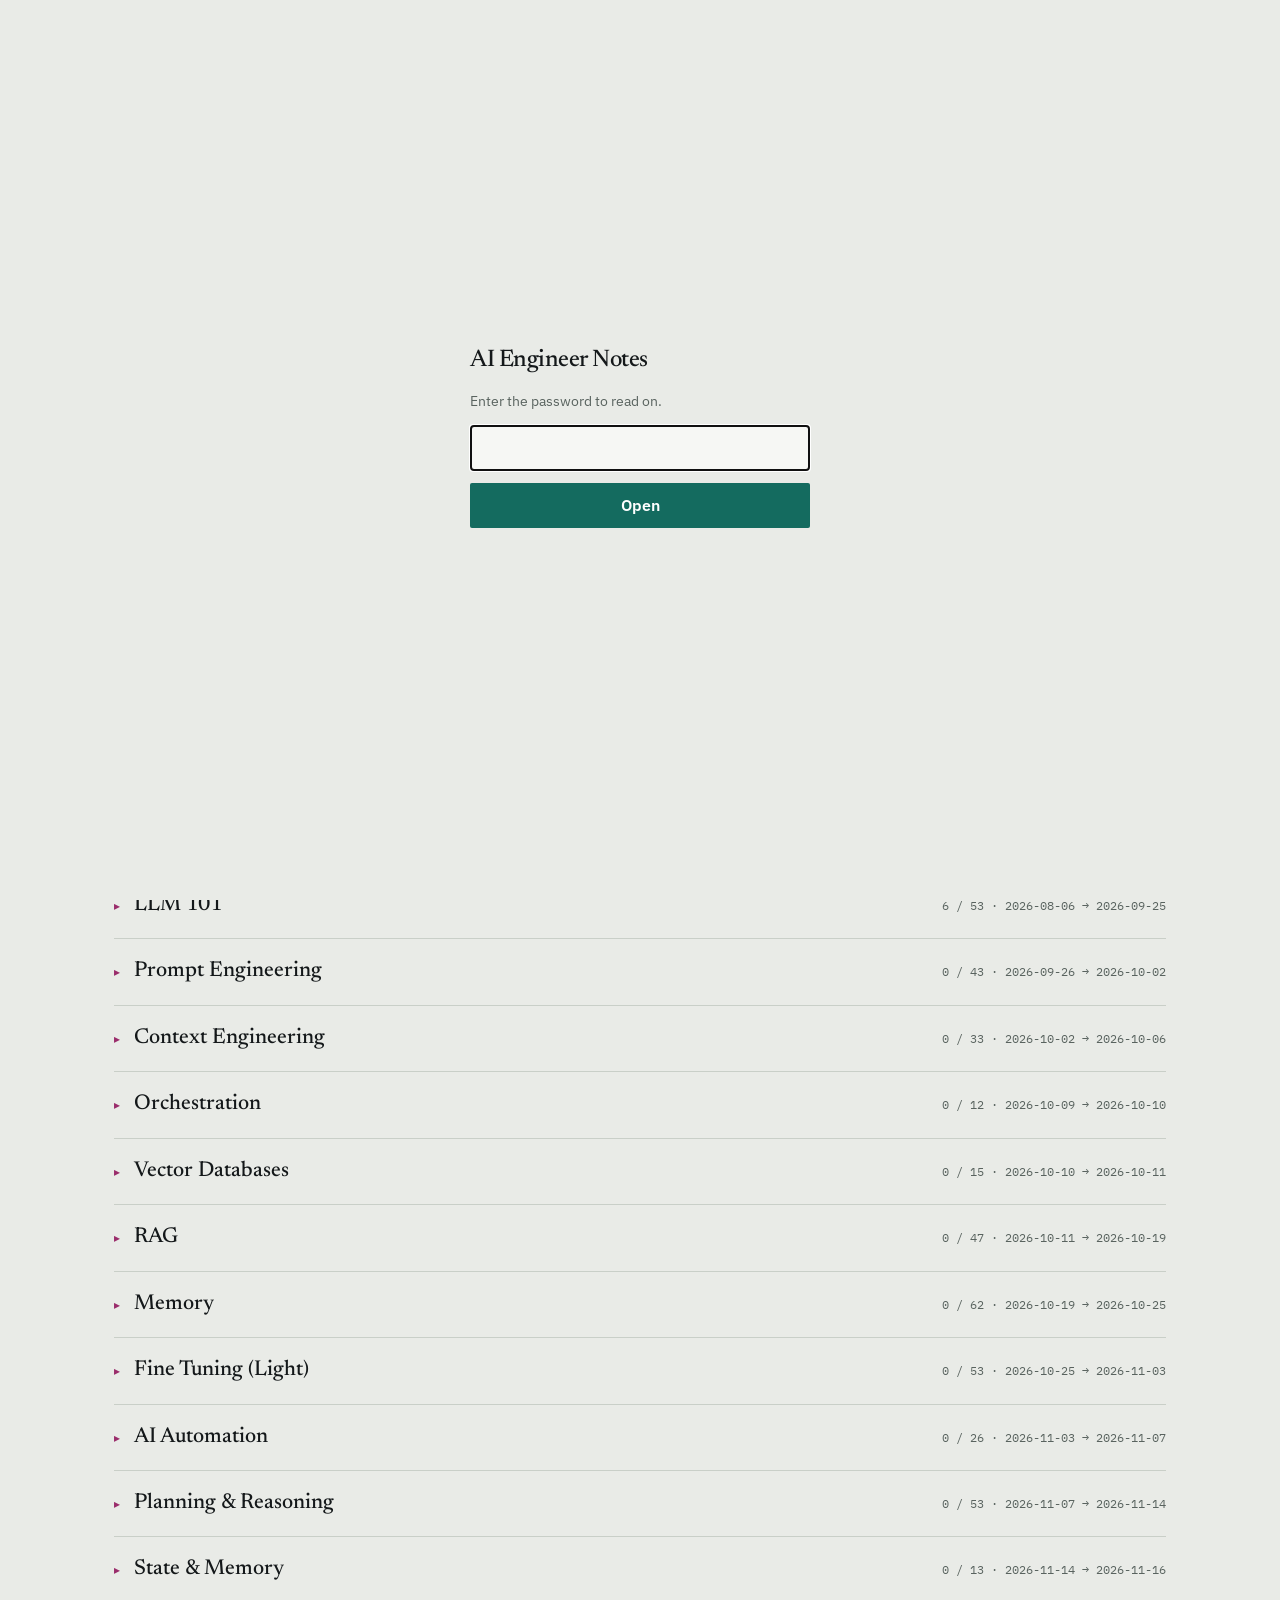
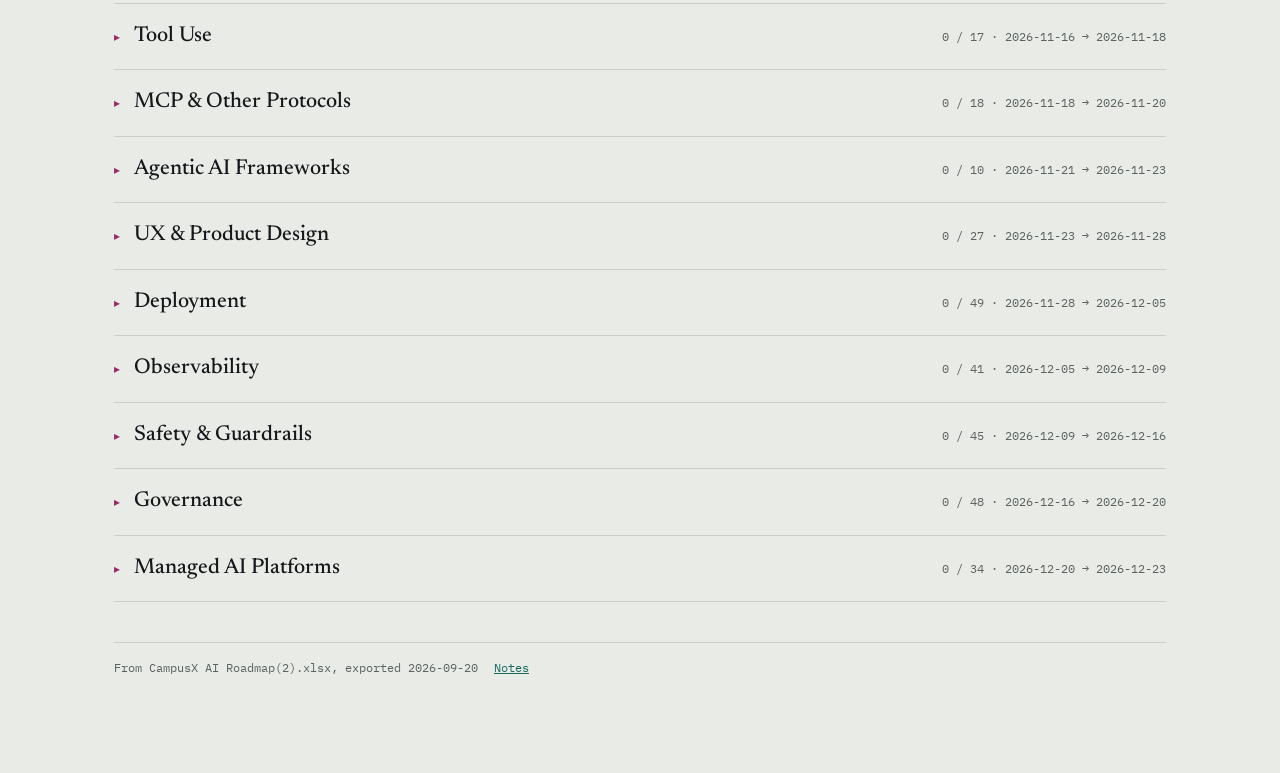
==== roadmap/index.html @ 891cb494 "Add the roadmap page and a password prompt roadmap/ reads data/roadmap.json, exported from the workb" ====
<!doctype html>
<html lang="en">
<head>
<meta charset="utf-8">
<meta name="viewport" content="width=device-width,initial-scale=1">
<title>Roadmap</title>
<meta name="description" content="Every topic, section and item with its resource, second source and note, in one searchable page.">
<link rel="stylesheet" href="https://fonts.googleapis.com/css2?family=Newsreader:opsz,wght@6..72,400;6..72,500&family=IBM+Plex+Mono:wght@400;500;600&family=IBM+Plex+Sans:wght@400;450;500;600&display=swap">
<style>
:root{
  --bg:#E9EBE7; --surface:#F6F7F4; --surface-2:#DFE3DE; --ink:#14181A; --muted:#59635F;
  --rule:#C9CFC8; --accent:#146B5F; --accent-dim:#DCE8E4; --signal:#9A2C6B; --signal-dim:#F0DEE8;
  --f-display:"Newsreader",Georgia,serif; --f-body:"IBM Plex Sans",-apple-system,sans-serif;
  --f-mono:"IBM Plex Mono",ui-monospace,Menlo,monospace; --wide:1100px;
}
@media (prefers-color-scheme:dark){:root:not([data-theme="light"]){
  --bg:#121614; --surface:#1A201D; --surface-2:#232A27; --ink:#E6EAE6; --muted:#929F99;
  --rule:#2E3733; --accent:#56BCAC; --accent-dim:#1C2E2B; --signal:#E982B8; --signal-dim:#33202B;}}
:root[data-theme="dark"]{
  --bg:#121614; --surface:#1A201D; --surface-2:#232A27; --ink:#E6EAE6; --muted:#929F99;
  --rule:#2E3733; --accent:#56BCAC; --accent-dim:#1C2E2B; --signal:#E982B8; --signal-dim:#33202B;}
*{box-sizing:border-box}
body{margin:0;background:var(--bg);color:var(--ink);font-family:var(--f-body);font-size:16px;line-height:1.55;-webkit-font-smoothing:antialiased}
a{color:var(--accent)}
.wrap{max-width:var(--wide);margin:0 auto;padding:0 24px 96px}

/* ---------- masthead + controls ---------- */
.mast{padding:40px 0 18px;border-bottom:1px solid var(--rule)}
.crumb{font-family:var(--f-mono);font-size:11.5px;letter-spacing:.12em;text-transform:uppercase;color:var(--accent);text-decoration:none}
h1{font-family:var(--f-display);font-weight:500;font-size:clamp(2rem,5vw,2.8rem);margin:12px 0 6px;letter-spacing:-.02em}
.standfirst{margin:0;color:var(--muted);font-family:var(--f-display);font-size:1.05rem}
.bars{display:flex;flex-wrap:wrap;gap:10px 22px;margin:18px 0 0}
.bar{flex:1 1 260px}
.bar .lab{display:flex;justify-content:space-between;font-family:var(--f-mono);font-size:11.5px;color:var(--muted);margin-bottom:5px}
.bar .lab b{color:var(--ink);font-weight:600}
.track-bar{height:6px;background:var(--surface-2);border-radius:99px;overflow:hidden}
.track-bar i{display:block;height:100%;background:var(--accent)}

.controls{position:sticky;top:0;z-index:20;background:var(--bg);padding:14px 0 12px;border-bottom:1px solid var(--rule);
  display:flex;flex-wrap:wrap;gap:10px;align-items:center}
.controls input[type=search]{flex:1 1 260px;font:inherit;padding:9px 12px;border:1px solid var(--rule);
  background:var(--surface);color:var(--ink);border-radius:2px}
.chips{display:flex;flex-wrap:wrap;gap:6px}
.chip{font-family:var(--f-mono);font-size:11.5px;padding:5px 10px;border:1px solid var(--rule);background:var(--surface);
  color:var(--muted);border-radius:99px;cursor:pointer}
.chip[aria-pressed="true"]{background:var(--accent-dim);border-color:var(--accent);color:var(--accent);font-weight:600}
.count{font-family:var(--f-mono);font-size:11.5px;color:var(--muted);margin-left:auto}
#theme-toggle{font-family:var(--f-mono);font-size:11.5px;padding:5px 10px;border:1px solid var(--rule);
  background:var(--surface);color:var(--muted);border-radius:99px;cursor:pointer}

/* ---------- tree ---------- */
details.topic{border-bottom:1px solid var(--rule)}
details.topic>summary{cursor:pointer;list-style:none;padding:16px 0;display:flex;gap:14px;align-items:baseline}
details.topic>summary::-webkit-details-marker{display:none}
details.topic>summary::before{content:"\25B8";color:var(--signal);font-size:12px;line-height:1.6}
details.topic[open]>summary::before{content:"\25BE"}
.topic-name{font-family:var(--f-display);font-size:1.35rem;font-weight:500}
.topic-meta{margin-left:auto;font-family:var(--f-mono);font-size:11.5px;color:var(--muted);white-space:nowrap}
.section{margin:0 0 18px;padding-left:22px}
.section>h3{font-family:var(--f-mono);font-size:11.5px;letter-spacing:.1em;text-transform:uppercase;color:var(--accent);
  margin:18px 0 8px;font-weight:600}
.sub>h4{font-family:var(--f-mono);font-size:11px;letter-spacing:.08em;text-transform:uppercase;color:var(--muted);margin:12px 0 6px}
.item{border-top:1px solid var(--rule);padding:9px 0}
.item.hidden{display:none}
.item[data-kind="note"] .item-name,.item[data-kind="link"] .item-name{color:var(--muted)}
.item[data-kind="note"] .dot{opacity:.35}
.item-top{display:flex;gap:10px;align-items:baseline;flex-wrap:wrap}
.dot{width:8px;height:8px;border-radius:99px;background:var(--surface-2);flex:0 0 auto;translate:0 -1px}
.dot.done{background:var(--accent)}
.dot.skip{background:var(--rule)}
.item-name{flex:1 1 240px}
.item-name mark{background:var(--signal-dim);color:inherit}
.links{display:flex;gap:6px;flex-wrap:wrap}
.pill{font-family:var(--f-mono);font-size:11px;padding:3px 9px;border-radius:99px;text-decoration:none;
  border:1px solid var(--rule);color:var(--muted);background:var(--surface);white-space:nowrap}
.pill.primary{border-color:var(--accent);color:var(--accent);background:var(--accent-dim)}
.pill.note-btn{border-color:var(--signal);color:var(--signal);background:var(--signal-dim);cursor:pointer}
.pill.note-page{border-color:var(--signal);color:var(--signal)}
.meta{font-family:var(--f-mono);font-size:11px;color:var(--muted);white-space:nowrap}
.note{margin:8px 0 2px;padding:10px 14px;border-left:3px solid var(--signal);background:var(--surface);
  font-size:15px;color:var(--ink);max-width:78ch}
.note[hidden]{display:none}
.empty{padding:40px 0;color:var(--muted)}
footer{margin-top:40px;padding-top:16px;border-top:1px solid var(--rule);font-family:var(--f-mono);font-size:11.5px;color:var(--muted);
  display:flex;gap:16px;flex-wrap:wrap}
@media (max-width:640px){.wrap{padding:0 16px 64px}.topic-meta{margin-left:0;width:100%}}
</style>
</head>
<body>
<div class="wrap">
<header class="mast">
  <a class="crumb" href="../">&larr; All notes</a>
  <h1>Roadmap</h1>
  <p class="standfirst">Every topic, section and item, with the resource that teaches it, the second source where one helps, and the note that fills the gap.</p>
  <div class="bars" id="bars"></div>
</header>

<div class="controls">
  <input type="search" id="q" placeholder="Search items, resources and notes  ( / )" aria-label="Search">
  <div class="chips" id="filters"></div>
  <button id="theme-toggle" type="button">Theme</button>
  <span class="count" id="count"></span>
</div>

<main id="tree"><p class="empty">Loading…</p></main>

<footer>
  <span id="src"></span>
  <a href="../">Notes</a>
  <a id="sheet" hidden>Open the sheet</a>
</footer>
</div>

<script src="../assets/gate.js"></script>
<script>
(function () {
  var r = document.documentElement, b = document.getElementById('theme-toggle'), K = 'aen-theme';
  function sysDark() { return !!(window.matchMedia && matchMedia('(prefers-color-scheme: dark)').matches); }
  function apply(t) {
    t ? r.setAttribute('data-theme', t) : r.removeAttribute('data-theme');
    b.textContent = (t ? t === 'dark' : sysDark()) ? 'Light' : 'Dark';
  }
  var saved = null; try { saved = localStorage.getItem(K); } catch (e) {}
  apply(saved);
  b.addEventListener('click', function () {
    var cur = r.getAttribute('data-theme'), dark = cur ? cur === 'dark' : sysDark(), next = dark ? 'light' : 'dark';
    apply(next); try { localStorage.setItem(K, next); } catch (e) {}
  });
})();

(function () {
  var tree = document.getElementById('tree'), qbox = document.getElementById('q'),
      countEl = document.getElementById('count'), filterBox = document.getElementById('filters');
  var FILTERS = [
    ['todo', 'To do', function (i) { return i.status !== 'Done' && i.status !== 'Skipped'; }],
    ['done', 'Done', function (i) { return i.status === 'Done'; }],
    ['video', 'Video', function (i) { return i.resource && i.resource.type === 'video'; }],
    ['read', 'Read', function (i) { return i.resource && i.resource.type !== 'video' && i.resource.type !== 'note'; }],
    ['note', 'Has note', function (i) { return !!i.note; }],
    ['also', 'Second source', function (i) { return !!i.also; }]
  ];
  var active = {}, items = [], notesByKey = {};

  function esc(s) { return String(s).replace(/[&<>"]/g, function (c) {
    return ({ '&': '&amp;', '<': '&lt;', '>': '&gt;', '"': '&quot;' })[c]; }); }


  function slug(s) { return s.toLowerCase().replace(/[^a-z0-9]+/g, '-').replace(/^-|-$/g, ''); }

  // A note page exists for some sections; its sections follow the item order.
  function notePage(topicName, sectionName, indexInSection) {
    var m = /^(\d+)\./.exec(sectionName);
    if (!m) return null;
    var key = slug(topicName) + '#' + Number(m[1]);
    var path = notesByKey[key];
    return path ? '../' + path + '/#s' + (indexInSection + 1) : null;
  }

  function itemHTML(item, trackName, topicName, sectionName, idx) {
    var cls = item.status === 'Done' ? ' done' : item.status === 'Skipped' ? ' skip' : '';
    var links = '';
    if (item.resource && item.resource.url) {
      var label = item.resource.type === 'video' ? 'Watch' : 'Read';
      links += '<a class="pill primary" href="' + esc(item.resource.url) + '" target="_blank" rel="noopener" title="' +
        esc(item.resource.label || '') + '">' + label + '</a>';
    }
    if (item.also) links += '<a class="pill" href="' + esc(item.also) + '" target="_blank" rel="noopener">Also</a>';
    var np = item.kind === 'item' ? notePage(topicName, sectionName, idx) : null;
    if (np) links += '<a class="pill note-page" href="' + np + '">Note page</a>';
    if (item.note) links += '<button class="pill note-btn" type="button" aria-expanded="false">Note</button>';

    var meta = [];
    if (item.hours) meta.push(item.hours + ' h');
    if (item.target) meta.push(item.target);

    var key = slug(trackName) + '-' + item.row;
    return '<div class="item" data-kind="' + item.kind + '" data-key="' + key + '" id="row-' + key + '">' +
      '<div class="item-top"><span class="dot' + cls + '"></span>' +
      '<span class="item-name">' + esc(item.name) +
      (item.resource && item.resource.label ? '<br><span class="meta">' + esc(item.resource.label) + '</span>' : '') +
      '</span>' +
      '<span class="links">' + links + '</span>' +
      '<span class="meta">' + meta.join(' · ') + '</span></div>' +
      (item.note ? '<div class="note" hidden>' + esc(item.note) + '</div>' : '') +
      '</div>';
  }

  function render(data) {
    var html = '', bars = '';
    data.tracks.forEach(function (track) {
      var all = [], done = 0;
      track.topics.forEach(function (t) {
        t.sections.forEach(function (s) {
          (s.items || []).concat((s.subsections || []).reduce(function (a, x) { return a.concat(x.items); }, []))
            .forEach(function (i) { if (i.kind === 'item') { all.push(i); if (i.status === 'Done') done++; } });
        });
      });
      var pct = all.length ? Math.round(done / all.length * 100) : 0;
      bars += '<div class="bar"><div class="lab"><span>' + esc(track.name) + '</span>' +
        '<span><b>' + done + '</b> / ' + all.length + ' · ' + pct + '%</span></div>' +
        '<div class="track-bar"><i style="width:' + pct + '%"></i></div></div>';

      html += '<h2 class="crumb" style="display:block;margin:28px 0 0">' + esc(track.name) + '</h2>';
      track.topics.forEach(function (topic) {
        var tItems = 0, tDone = 0, dates = [];
        topic.sections.forEach(function (s) {
          (s.items || []).forEach(function (i) { if (i.kind === 'item') { tItems++; if (i.status === 'Done') tDone++; if (i.target) dates.push(i.target); } });
          (s.subsections || []).forEach(function (sub) {
            sub.items.forEach(function (i) { if (i.kind === 'item') { tItems++; if (i.status === 'Done') tDone++; if (i.target) dates.push(i.target); } });
          });
        });
        dates.sort();
        html += '<details class="topic"><summary><span class="topic-name">' + esc(topic.name) + '</span>' +
          '<span class="topic-meta">' + tDone + ' / ' + tItems +
          (dates.length ? ' · ' + dates[0] + ' → ' + dates[dates.length - 1] : '') + '</span></summary>';
        topic.sections.forEach(function (section) {
          html += '<div class="section"><h3>' + esc(section.name) + '</h3>';
          var n = 0;
          (section.items || []).forEach(function (i) { html += itemHTML(i, track.name, topic.name, section.name, n); if (i.kind === 'item') n++; });
          (section.subsections || []).forEach(function (sub) {
            html += '<div class="sub"><h4>' + esc(sub.name) + '</h4>';
            sub.items.forEach(function (i) { html += itemHTML(i, track.name, topic.name, section.name, n); if (i.kind === 'item') n++; });
            html += '</div>';
          });
          html += '</div>';
        });
        html += '</details>';
      });
    });
    document.getElementById('bars').innerHTML = bars;
    tree.innerHTML = html;
    items = [].slice.call(tree.querySelectorAll('.item'));
  }

  function matches(el, needle) {
    if (needle && el.textContent.toLowerCase().indexOf(needle) < 0) return false;
    var keys = Object.keys(active).filter(function (k) { return active[k]; });
    if (!keys.length) return true;
    var data = el.__item;
    if (!data) return false;
    return keys.every(function (k) {
      var f = FILTERS.filter(function (x) { return x[0] === k; })[0];
      return f && f[2](data);
    });
  }

  function apply() {
    var needle = qbox.value.trim().toLowerCase(), shown = 0;
    items.forEach(function (el) {
      var ok = matches(el, needle);
      el.classList.toggle('hidden', !ok);
      if (ok) shown++;
    });
    // open every topic that still has something in it, close the rest
    [].forEach.call(tree.querySelectorAll('details.topic'), function (d) {
      var any = d.querySelector('.item:not(.hidden)');
      if (needle || Object.keys(active).some(function (k) { return active[k]; })) d.open = !!any;
      d.style.display = any ? '' : 'none';
    });
    countEl.textContent = shown + ' of ' + items.length + ' rows';
  }

  FILTERS.forEach(function (f) {
    var b = document.createElement('button');
    b.className = 'chip'; b.type = 'button'; b.textContent = f[1]; b.setAttribute('aria-pressed', 'false');
    b.addEventListener('click', function () {
      active[f[0]] = !active[f[0]];
      b.setAttribute('aria-pressed', active[f[0]] ? 'true' : 'false');
      apply();
    });
    filterBox.appendChild(b);
  });

  qbox.addEventListener('input', apply);
  document.addEventListener('keydown', function (e) {
    if (e.key === '/' && document.activeElement !== qbox) { e.preventDefault(); qbox.focus(); }
    if (e.key === 'Escape' && document.activeElement === qbox) { qbox.value = ''; apply(); qbox.blur(); }
  });
  tree.addEventListener('click', function (e) {
    var btn = e.target.closest('.note-btn');
    if (!btn) return;
    var note = btn.closest('.item').querySelector('.note');
    var open = note.hasAttribute('hidden');
    note.toggleAttribute('hidden', !open);
    btn.setAttribute('aria-expanded', open ? 'true' : 'false');
  });

  Promise.all([
    fetch('../data/roadmap.json').then(function (r) { return r.json(); }),
    fetch('../data/notes.json').then(function (r) { return r.json(); }).catch(function () { return { notes: [] }; })
  ]).then(function (both) {
    var data = both[0];
    both[1].notes.forEach(function (n) { notesByKey[n.topic + '#' + n.section] = n.path; });
    render(data);
    // stash the row data on each element for filtering
    var flat = {};
    data.tracks.forEach(function (t) {
      var prefix = slug(t.name) + '-';
      t.topics.forEach(function (tp) { tp.sections.forEach(function (s) {
        (s.items || []).forEach(function (i) { flat[prefix + i.row] = i; });
        (s.subsections || []).forEach(function (sub) { sub.items.forEach(function (i) { flat[prefix + i.row] = i; }); });
      }); });
    });
    items.forEach(function (el) { el.__item = flat[el.dataset.key]; });
    document.getElementById('src').textContent = 'From ' + data.source + ', exported ' + data.generated;
    if (data.sheet_url) {
      var a = document.getElementById('sheet');
      a.href = data.sheet_url; a.hidden = false;
    }
    apply();
    if (location.hash.indexOf('#row-') === 0) {
      var t = document.querySelector(location.hash);
      if (t) { t.closest('details').open = true; t.scrollIntoView({ block: 'center' }); }
    }
  }).catch(function (err) {
    tree.innerHTML = '<p class="empty">Could not load the roadmap data: ' + esc(err.message) + '</p>';
  });
})();
</script>
</body>
</html>
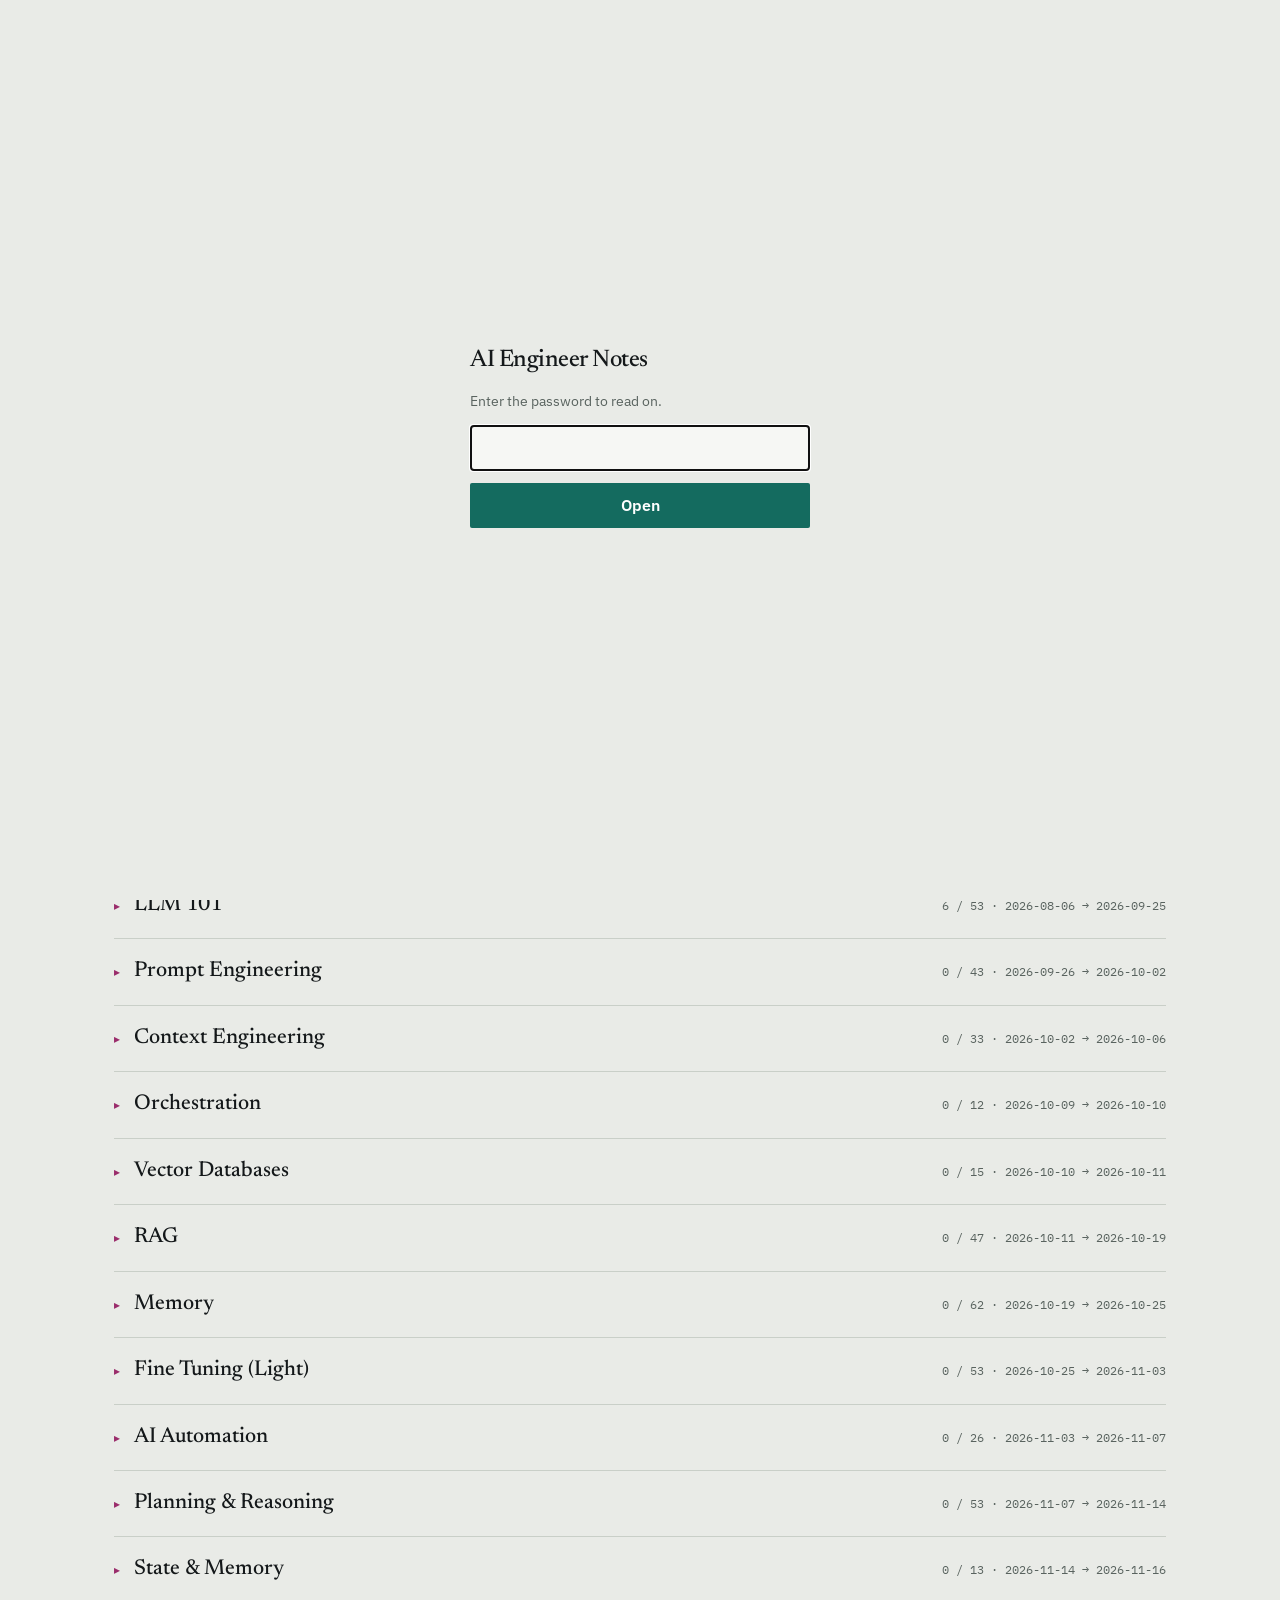
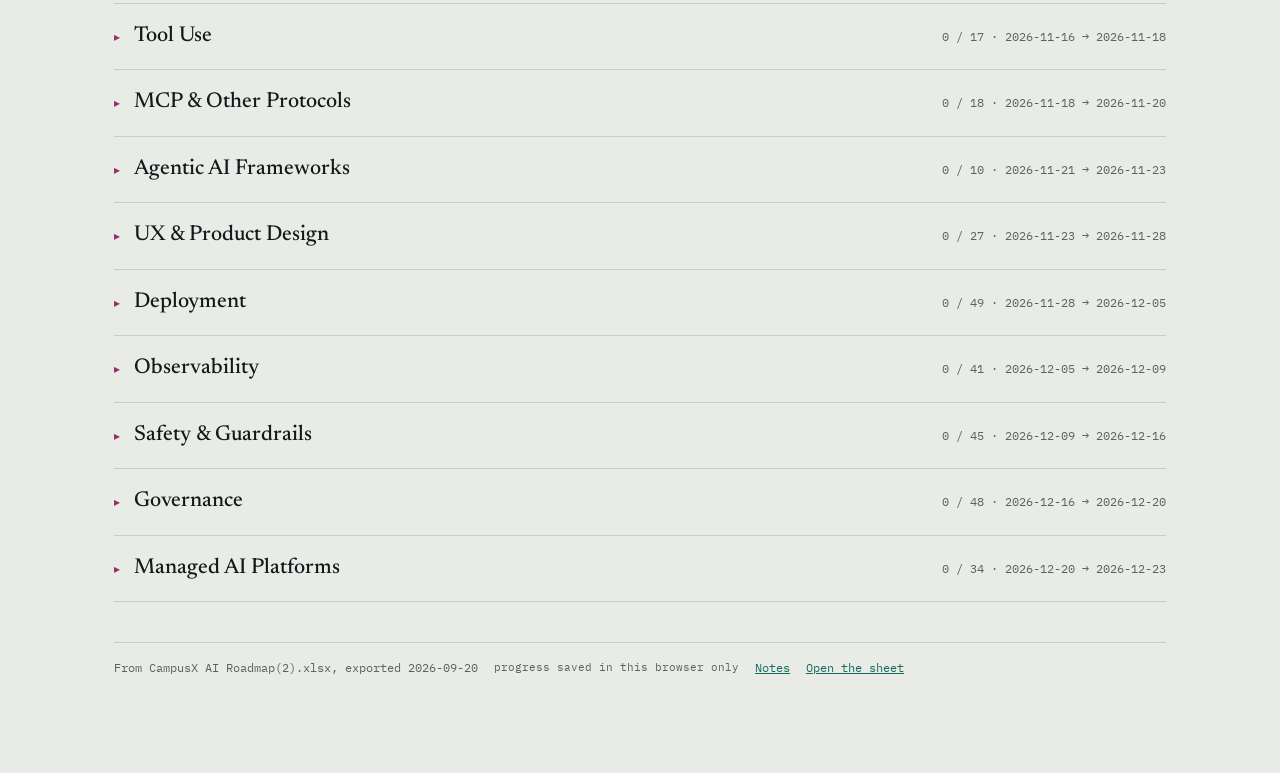
==== commit a0b80648: "Track progress on the roadmap page, with the sheet as the record Each item now has a status button t" ====
--- a/roadmap/index.html
+++ b/roadmap/index.html
@@ -76,6 +76,11 @@
 .pill.primary{border-color:var(--accent);color:var(--accent);background:var(--accent-dim)}
 .pill.note-btn{border-color:var(--signal);color:var(--signal);background:var(--signal-dim);cursor:pointer}
 .pill.note-page{border-color:var(--signal);color:var(--signal)}
+.pill.status{cursor:pointer;min-width:74px;text-align:center}
+.pill.status[data-status="Done"]{border-color:var(--accent);color:var(--accent);background:var(--accent-dim);font-weight:600}
+.pill.status[data-status="In progress"]{border-color:var(--signal);color:var(--signal);background:var(--signal-dim)}
+#sync{font-family:var(--f-mono);font-size:11px;color:var(--muted)}
+#sync.warn{color:var(--signal)}
 .meta{font-family:var(--f-mono);font-size:11px;color:var(--muted);white-space:nowrap}
 .note{margin:8px 0 2px;padding:10px 14px;border-left:3px solid var(--signal);background:var(--surface);
   font-size:15px;color:var(--ink);max-width:78ch}
@@ -106,6 +111,7 @@
 
 <footer>
   <span id="src"></span>
+  <span id="sync"></span>
   <a href="../">Notes</a>
   <a id="sheet" hidden>Open the sheet</a>
 </footer>
@@ -168,6 +174,11 @@
     var np = item.kind === 'item' ? notePage(topicName, sectionName, idx) : null;
     if (np) links += '<a class="pill note-page" href="' + np + '">Note page</a>';
     if (item.note) links += '<button class="pill note-btn" type="button" aria-expanded="false">Note</button>';
+    if (item.kind === 'item') {
+      var st = item.status || 'Not started';
+      links = '<button class="pill status" type="button" data-status="' + esc(st) + '" ' +
+        'title="Click to change status">' + esc(st === 'Not started' ? 'To do' : st) + '</button>' + links;
+    }
 
     var meta = [];
     if (item.hours) meta.push(item.hours + ' h');
@@ -196,11 +207,12 @@
         });
       });
       var pct = all.length ? Math.round(done / all.length * 100) : 0;
-      bars += '<div class="bar"><div class="lab"><span>' + esc(track.name) + '</span>' +
-        '<span><b>' + done + '</b> / ' + all.length + ' · ' + pct + '%</span></div>' +
+      bars += '<div class="bar" data-bar="' + slug(track.name) + '"><div class="lab"><span>' + esc(track.name) + '</span>' +
+        '<span class="bar-count"><b>' + done + '</b> / ' + all.length + ' · ' + pct + '%</span></div>' +
         '<div class="track-bar"><i style="width:' + pct + '%"></i></div></div>';
 
-      html += '<h2 class="crumb" style="display:block;margin:28px 0 0">' + esc(track.name) + '</h2>';
+      html += '<section class="track" data-track="' + slug(track.name) + '" data-name="' + esc(track.name) + '">' +
+        '<h2 class="crumb" style="display:block;margin:28px 0 0">' + esc(track.name) + '</h2>';
       track.topics.forEach(function (topic) {
         var tItems = 0, tDone = 0, dates = [];
         topic.sections.forEach(function (s) {
@@ -226,6 +238,7 @@
         });
         html += '</details>';
       });
+      html += '</section>';
     });
     document.getElementById('bars').innerHTML = bars;
     tree.innerHTML = html;
@@ -285,10 +298,94 @@
     btn.setAttribute('aria-expanded', open ? 'true' : 'false');
   });
 
+  // ---------- progress: kept in the browser, and in the sheet when it is wired up
+  var STATUSES = ['Not started', 'In progress', 'Done', 'Skipped'];
+  var STORE = 'aen-progress', config = null, queue = [], syncEl = document.getElementById('sync');
+
+  function local() {
+    try { return JSON.parse(localStorage.getItem(STORE) || '{}'); } catch (e) { return {}; }
+  }
+  function saveLocal(map) {
+    try { localStorage.setItem(STORE, JSON.stringify(map)); } catch (e) {}
+  }
+  function say(text, warn) {
+    if (!syncEl) return;
+    syncEl.textContent = text;
+    syncEl.classList.toggle('warn', !!warn);
+  }
+
+  function paint(el) {
+    var item = el.__item, st = item.status || 'Not started';
+    var btn = el.querySelector('.status'), dot = el.querySelector('.dot');
+    if (btn) {
+      btn.dataset.status = st;
+      btn.textContent = st === 'Not started' ? 'To do' : st;
+    }
+    dot.className = 'dot' + (st === 'Done' ? ' done' : st === 'Skipped' ? ' skip' : '');
+  }
+
+  function refreshCounts() {
+    [].forEach.call(document.querySelectorAll('section.track'), function (sec) {
+      var rows = sec.querySelectorAll('.item[data-kind="item"]');
+      var done = sec.querySelectorAll('.item[data-kind="item"] .status[data-status="Done"]').length;
+      var pct = rows.length ? Math.round(done / rows.length * 100) : 0;
+      var bar = document.querySelector('.bar[data-bar="' + sec.dataset.track + '"]');
+      if (bar) {
+        bar.querySelector('.bar-count').innerHTML = '<b>' + done + '</b> / ' + rows.length + ' · ' + pct + '%';
+        bar.querySelector('.track-bar i').style.width = pct + '%';
+      }
+      [].forEach.call(sec.querySelectorAll('details.topic'), function (d) {
+        var all = d.querySelectorAll('.item[data-kind="item"]').length;
+        var ok = d.querySelectorAll('.item[data-kind="item"] .status[data-status="Done"]').length;
+        var meta = d.querySelector('.topic-meta');
+        meta.textContent = meta.textContent.replace(/^\s*\d+ \/ \d+/, ok + ' / ' + all);
+      });
+    });
+  }
+
+  function push() {
+    if (!config || !config.webapp_url || !queue.length) return;
+    var batch = queue.splice(0, queue.length);
+    say('saving to the sheet…');
+    fetch(config.webapp_url, {
+      method: 'POST',
+      headers: { 'Content-Type': 'text/plain;charset=utf-8' },   // keeps the browser from sending a preflight
+      body: JSON.stringify({ token: config.token, updates: batch })
+    }).then(function (r) { return r.json(); }).then(function (res) {
+      if (res.error) throw new Error(res.error);
+      say('saved to the sheet · ' + new Date().toLocaleTimeString());
+    }).catch(function (err) {
+      queue = batch.concat(queue);
+      say('kept in this browser only (' + err.message + ')', true);
+    });
+  }
+
+  function setStatus(el, status) {
+    var item = el.__item;
+    item.status = status;
+    paint(el);
+    refreshCounts();
+    var map = local();
+    map[el.dataset.key] = status;
+    saveLocal(map);
+    queue.push({ sheet: el.closest('section.track').dataset.name, row: item.row, status: status });
+    push();
+  }
+
+  tree.addEventListener('click', function (e) {
+    var btn = e.target.closest('.status');
+    if (!btn) return;
+    var el = btn.closest('.item');
+    var next = STATUSES[(STATUSES.indexOf(el.__item.status || 'Not started') + 1) % STATUSES.length];
+    setStatus(el, next);
+  });
+
   Promise.all([
     fetch('../data/roadmap.json').then(function (r) { return r.json(); }),
-    fetch('../data/notes.json').then(function (r) { return r.json(); }).catch(function () { return { notes: [] }; })
+    fetch('../data/notes.json').then(function (r) { return r.json(); }).catch(function () { return { notes: [] }; }),
+    fetch('../data/sheet.json').then(function (r) { return r.json(); }).catch(function () { return {}; })
   ]).then(function (both) {
+    config = both[2] || {};
     var data = both[0];
     both[1].notes.forEach(function (n) { notesByKey[n.topic + '#' + n.section] = n.path; });
     render(data);
@@ -302,10 +399,39 @@
       }); });
     });
     items.forEach(function (el) { el.__item = flat[el.dataset.key]; });
+    // the browser's own record wins over the exported snapshot
+    var stored = local();
+    items.forEach(function (el) {
+      if (el.__item && stored[el.dataset.key]) { el.__item.status = stored[el.dataset.key]; paint(el); }
+    });
+    refreshCounts();
+
+    if (config.webapp_url) {
+      say('reading the sheet…');
+      fetch(config.webapp_url + '?token=' + encodeURIComponent(config.token || ''))
+        .then(function (r) { return r.json(); })
+        .then(function (res) {
+          if (res.error) throw new Error(res.error);
+          var n = 0;
+          items.forEach(function (el) {
+            var sheet = el.closest('section.track').dataset.name;
+            var st = res.statuses[sheet] && res.statuses[sheet][el.__item.row];
+            if (st && st !== el.__item.status) { el.__item.status = st; paint(el); n++; }
+          });
+          saveLocal({});                     // the sheet is the record now
+          refreshCounts();
+          say('in step with the sheet · ' + n + ' updated');
+        })
+        .catch(function (err) { say('sheet unreachable, using this browser (' + err.message + ')', true); });
+    } else {
+      say('progress saved in this browser only');
+    }
+
     document.getElementById('src').textContent = 'From ' + data.source + ', exported ' + data.generated;
-    if (data.sheet_url) {
+    var sheetUrl = config.sheet_url || data.sheet_url;
+    if (sheetUrl) {
       var a = document.getElementById('sheet');
-      a.href = data.sheet_url; a.hidden = false;
+      a.href = sheetUrl; a.target = '_blank'; a.rel = 'noopener'; a.hidden = false;
     }
     apply();
     if (location.hash.indexOf('#row-') === 0) {
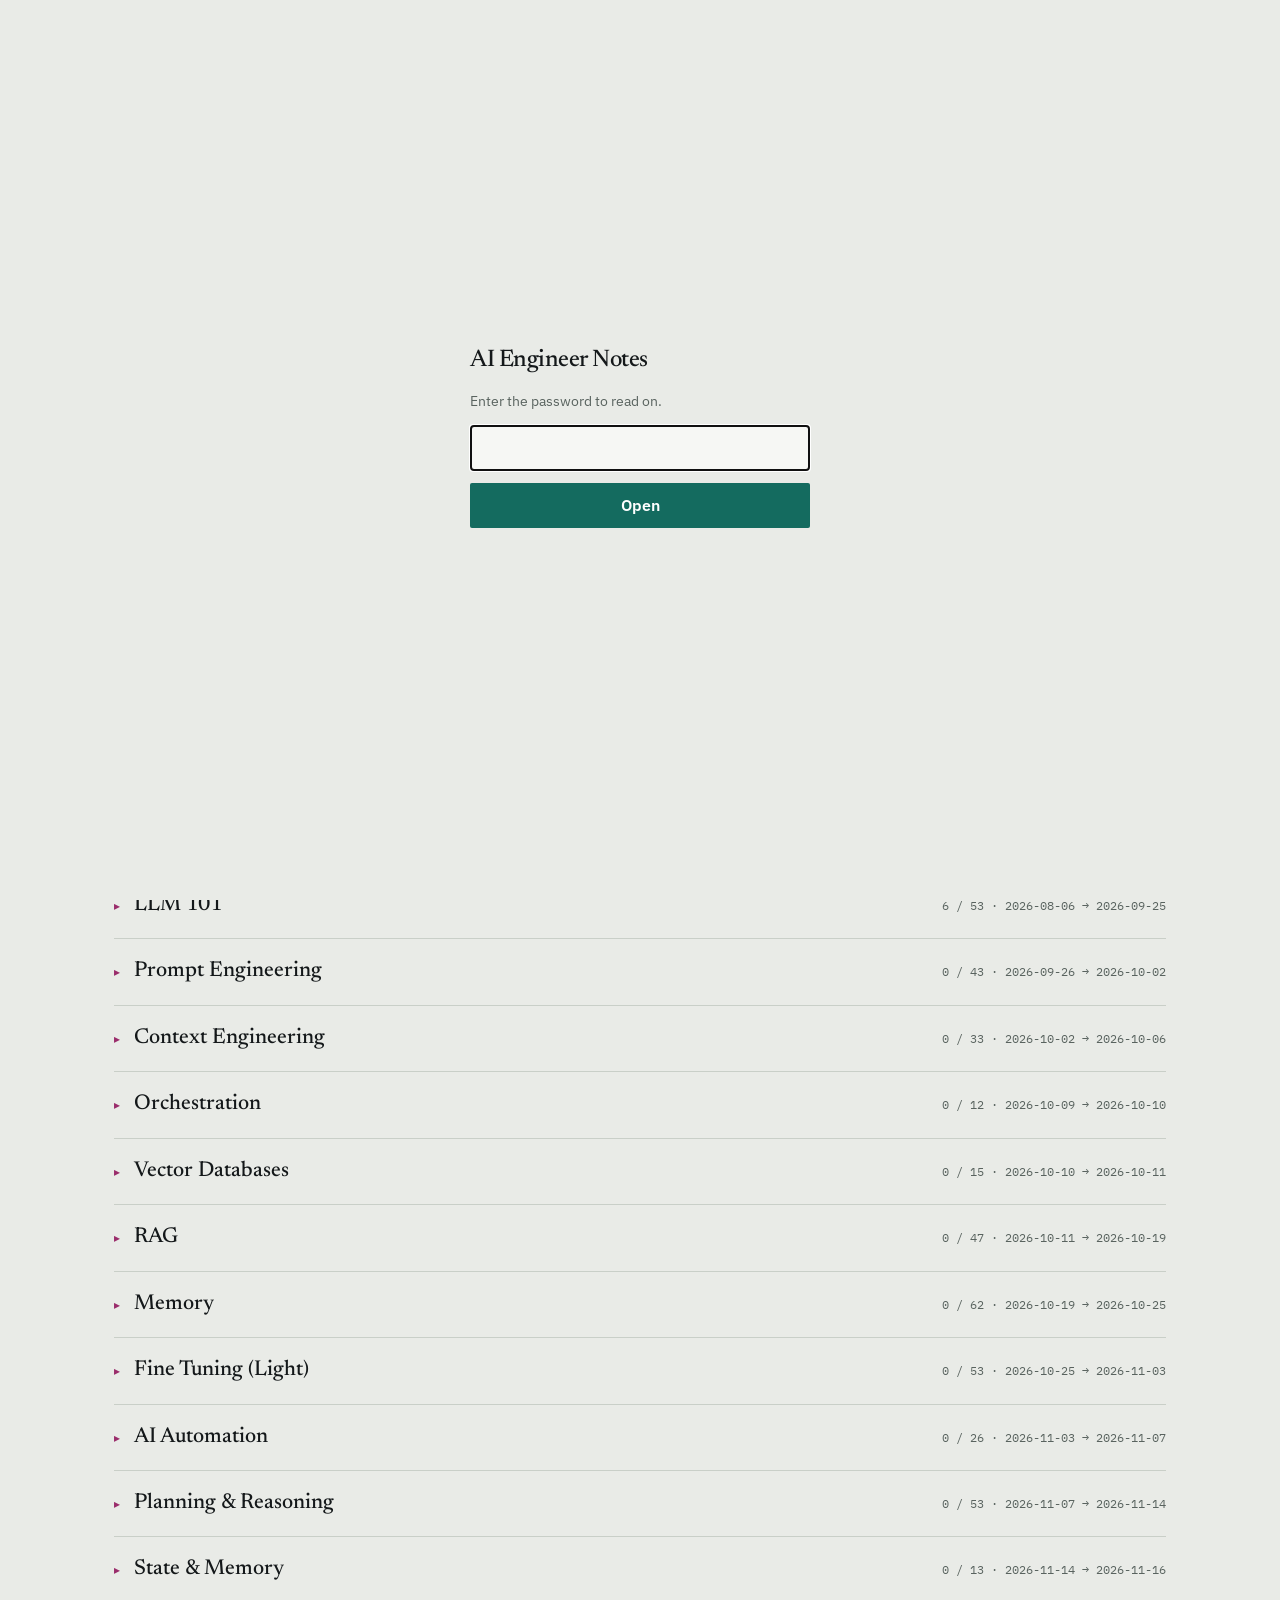
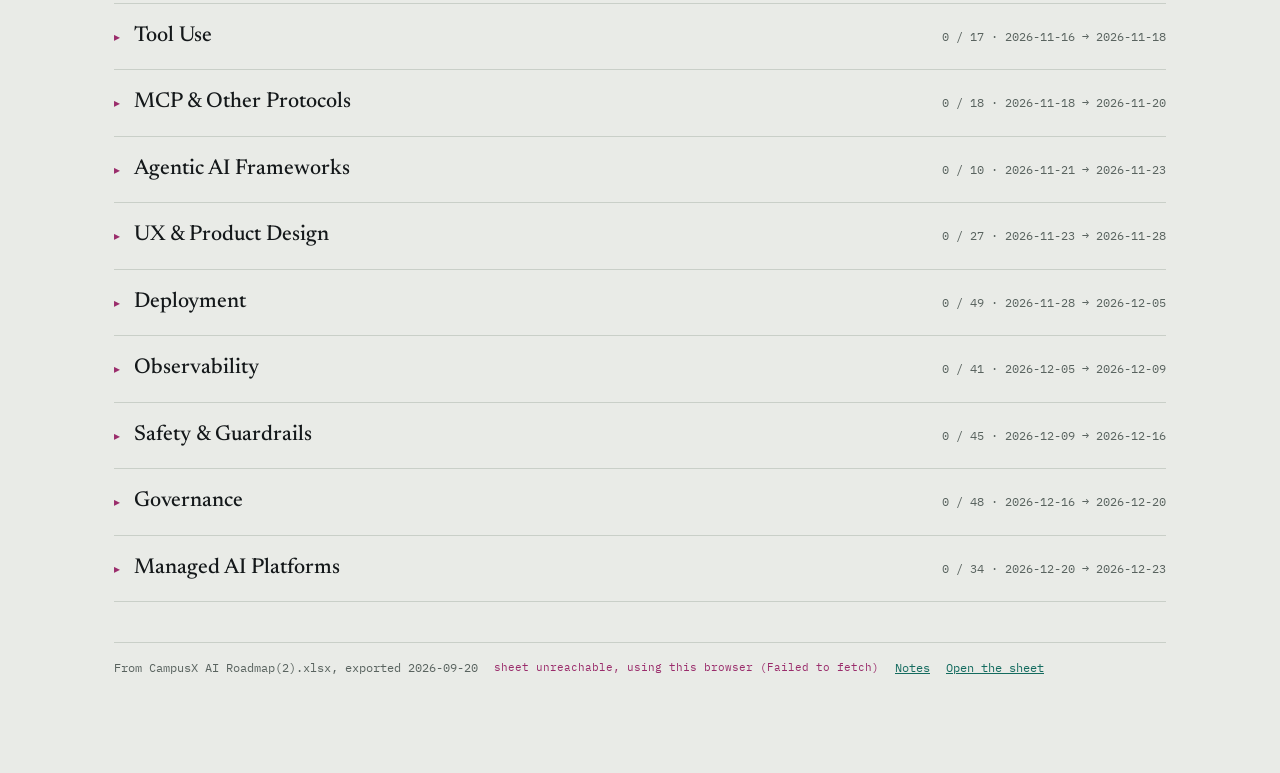
==== commit 1fb86982: "Wire the roadmap to the sheet data/sheet.json now holds the Apps Script URL. The token is deliberate" ====
--- a/roadmap/index.html
+++ b/roadmap/index.html
@@ -79,6 +79,7 @@
 .pill.status{cursor:pointer;min-width:74px;text-align:center}
 .pill.status[data-status="Done"]{border-color:var(--accent);color:var(--accent);background:var(--accent-dim);font-weight:600}
 .pill.status[data-status="In progress"]{border-color:var(--signal);color:var(--signal);background:var(--signal-dim)}
+.pill.status[data-status="Revisit"]{border-color:var(--signal);color:var(--signal)}
 #sync{font-family:var(--f-mono);font-size:11px;color:var(--muted)}
 #sync.warn{color:var(--signal)}
 .meta{font-family:var(--f-mono);font-size:11px;color:var(--muted);white-space:nowrap}
@@ -299,7 +300,7 @@
   });
 
   // ---------- progress: kept in the browser, and in the sheet when it is wired up
-  var STATUSES = ['Not started', 'In progress', 'Done', 'Skipped'];
+  var STATUSES = ['Not started', 'In progress', 'Done', 'Revisit', 'Skipped'];   // the sheet's dropdown, in order
   var STORE = 'aen-progress', config = null, queue = [], syncEl = document.getElementById('sync');
 
   function local() {
@@ -308,6 +309,13 @@
   function saveLocal(map) {
     try { localStorage.setItem(STORE, JSON.stringify(map)); } catch (e) {}
   }
+  // The sheet's token is the site password, typed once and kept on this device,
+  // so it never appears in the repo.
+  function token() {
+    if (config && config.token) return config.token;
+    try { return localStorage.getItem('aen-gate-key') || ''; } catch (e) { return ''; }
+  }
+
   function say(text, warn) {
     if (!syncEl) return;
     syncEl.textContent = text;
@@ -350,7 +358,7 @@
     fetch(config.webapp_url, {
       method: 'POST',
       headers: { 'Content-Type': 'text/plain;charset=utf-8' },   // keeps the browser from sending a preflight
-      body: JSON.stringify({ token: config.token, updates: batch })
+      body: JSON.stringify({ token: token(), updates: batch })
     }).then(function (r) { return r.json(); }).then(function (res) {
       if (res.error) throw new Error(res.error);
       say('saved to the sheet · ' + new Date().toLocaleTimeString());
@@ -408,7 +416,7 @@
 
     if (config.webapp_url) {
       say('reading the sheet…');
-      fetch(config.webapp_url + '?token=' + encodeURIComponent(config.token || ''))
+      fetch(config.webapp_url + '?token=' + encodeURIComponent(token()))
         .then(function (r) { return r.json(); })
         .then(function (res) {
           if (res.error) throw new Error(res.error);
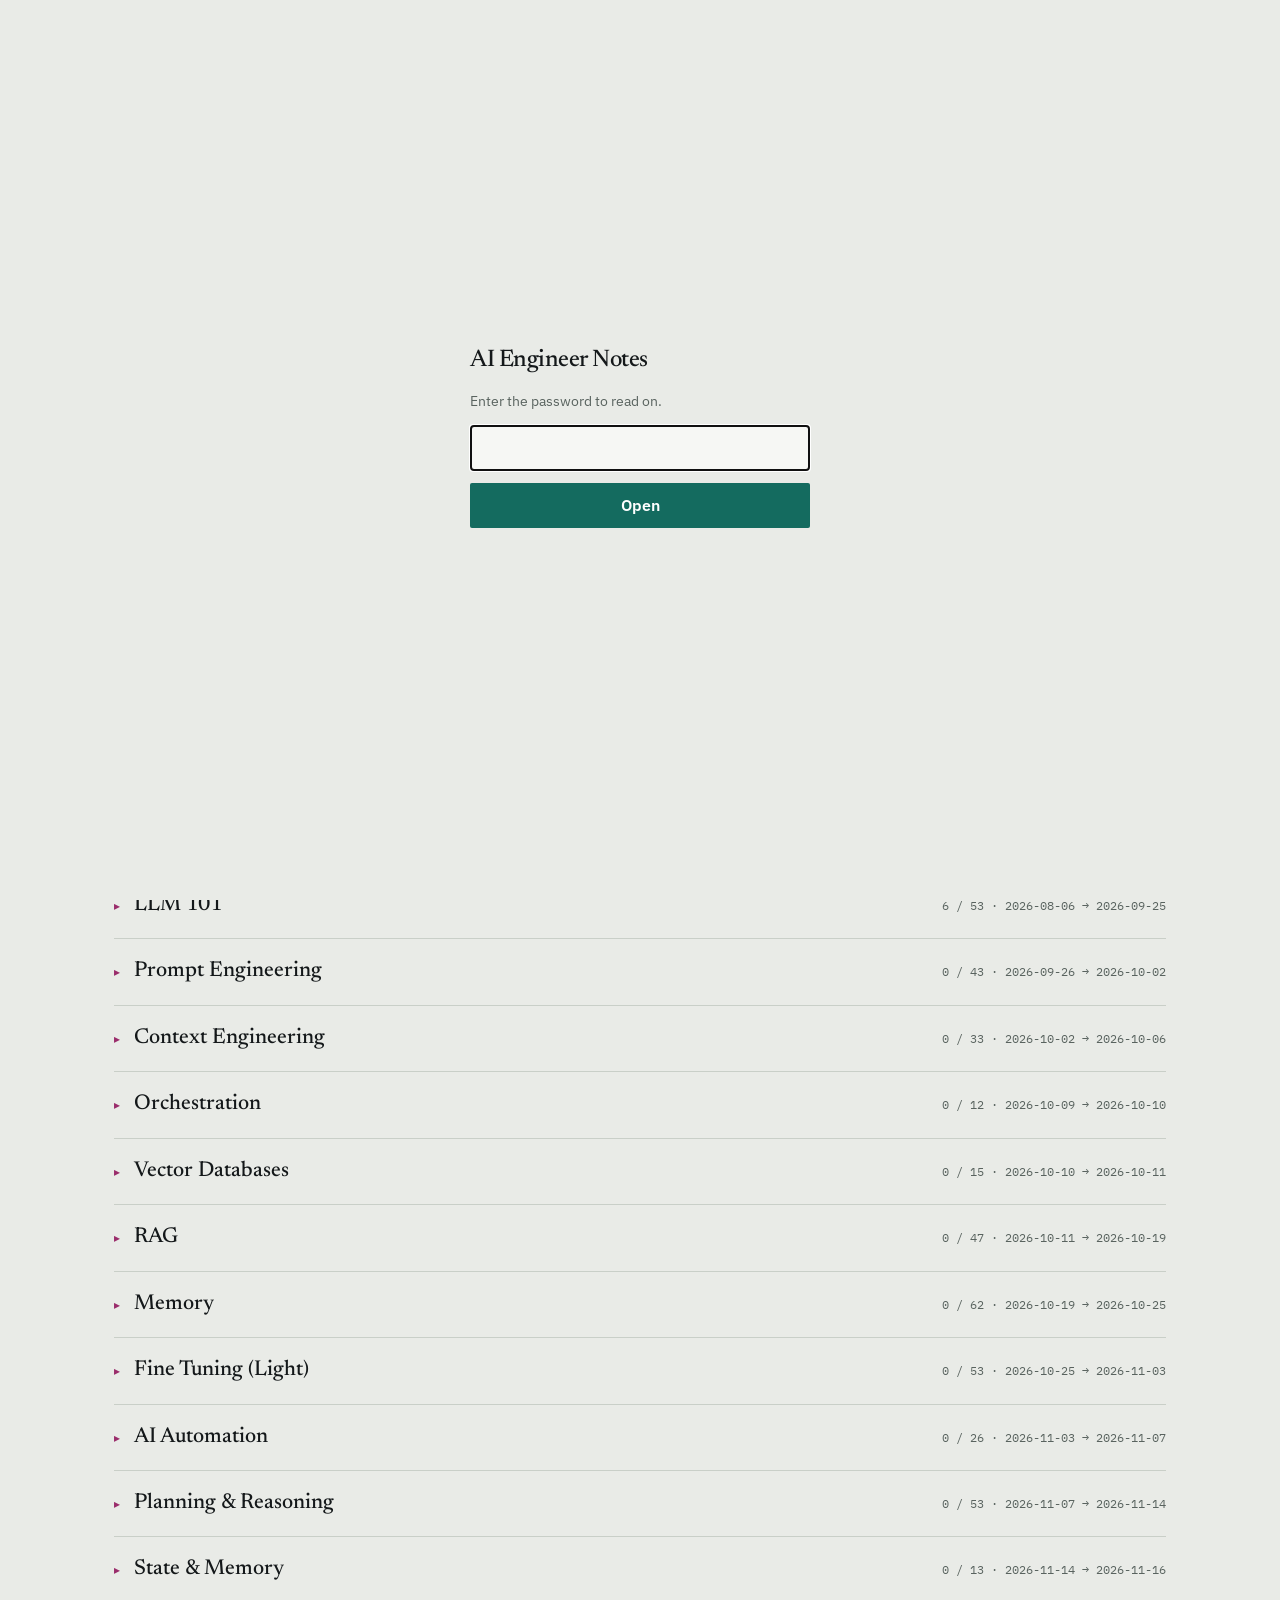
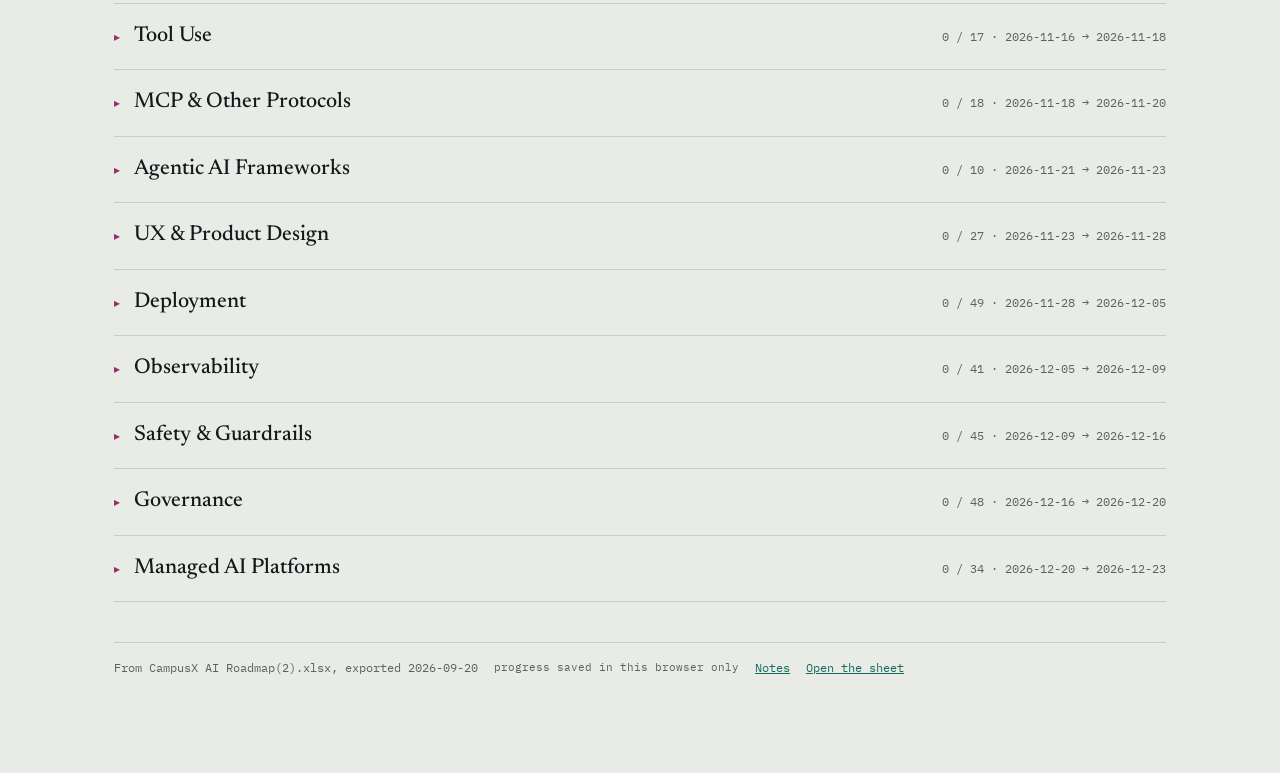
==== commit bc9fea5c: "Harden the sheet sync after a security review Three problems with the first version, all fixed:  - T" ====
--- a/roadmap/index.html
+++ b/roadmap/index.html
@@ -154,6 +154,9 @@
 
   function slug(s) { return s.toLowerCase().replace(/[^a-z0-9]+/g, '-').replace(/^-|-$/g, ''); }
 
+  // A cell in the sheet could hold javascript: or data: — only let http(s) through.
+  function safeUrl(u) { return /^https?:\/\//i.test(String(u || '')) ? String(u) : ''; }
+
   // A note page exists for some sections; its sections follow the item order.
   function notePage(topicName, sectionName, indexInSection) {
     var m = /^(\d+)\./.exec(sectionName);
@@ -166,12 +169,13 @@
   function itemHTML(item, trackName, topicName, sectionName, idx) {
     var cls = item.status === 'Done' ? ' done' : item.status === 'Skipped' ? ' skip' : '';
     var links = '';
-    if (item.resource && item.resource.url) {
+    var url = item.resource && safeUrl(item.resource.url), also = safeUrl(item.also);
+    if (url) {
       var label = item.resource.type === 'video' ? 'Watch' : 'Read';
-      links += '<a class="pill primary" href="' + esc(item.resource.url) + '" target="_blank" rel="noopener" title="' +
+      links += '<a class="pill primary" href="' + esc(url) + '" target="_blank" rel="noopener noreferrer" title="' +
         esc(item.resource.label || '') + '">' + label + '</a>';
     }
-    if (item.also) links += '<a class="pill" href="' + esc(item.also) + '" target="_blank" rel="noopener">Also</a>';
+    if (also) links += '<a class="pill" href="' + esc(also) + '" target="_blank" rel="noopener noreferrer">Also</a>';
     var np = item.kind === 'item' ? notePage(topicName, sectionName, idx) : null;
     if (np) links += '<a class="pill note-page" href="' + np + '">Note page</a>';
     if (item.note) links += '<button class="pill note-btn" type="button" aria-expanded="false">Note</button>';
@@ -309,11 +313,19 @@
   function saveLocal(map) {
     try { localStorage.setItem(STORE, JSON.stringify(map)); } catch (e) {}
   }
-  // The sheet's token is the site password, typed once and kept on this device,
-  // so it never appears in the repo.
+  // The sheet key is a random token set in the Apps Script. It is never
+  // committed: you paste it once and it stays in this browser.
+  var KEYSTORE = 'aen-sheet-key';
   function token() {
     if (config && config.token) return config.token;
-    try { return localStorage.getItem('aen-gate-key') || ''; } catch (e) { return ''; }
+    try { return sessionStorage.getItem(KEYSTORE) || localStorage.getItem(KEYSTORE) || ''; }
+    catch (e) { return ''; }
+  }
+  function askForKey() {
+    var entered = window.prompt('Sheet key (from the Apps Script). Leave empty to keep progress in this browser only.');
+    if (!entered) return '';
+    try { localStorage.setItem(KEYSTORE, entered.trim()); } catch (e) {}
+    return entered.trim();
   }
 
   function say(text, warn) {
@@ -414,9 +426,14 @@
     });
     refreshCounts();
 
-    if (config.webapp_url) {
+    if (config.webapp_url && !token()) askForKey();
+    if (config.webapp_url && token()) {
       say('reading the sheet…');
-      fetch(config.webapp_url + '?token=' + encodeURIComponent(token()))
+      fetch(config.webapp_url, {
+        method: 'POST',
+        headers: { 'Content-Type': 'text/plain;charset=utf-8' },
+        body: JSON.stringify({ token: token(), action: 'read' })
+      })
         .then(function (r) { return r.json(); })
         .then(function (res) {
           if (res.error) throw new Error(res.error);
@@ -430,7 +447,10 @@
           refreshCounts();
           say('in step with the sheet · ' + n + ' updated');
         })
-        .catch(function (err) { say('sheet unreachable, using this browser (' + err.message + ')', true); });
+        .catch(function (err) {
+          if (/bad token/.test(err.message)) { try { localStorage.removeItem(KEYSTORE); } catch (e) {} }
+          say('sheet unreachable, using this browser (' + err.message + ')', true);
+        });
     } else {
       say('progress saved in this browser only');
     }
@@ -439,7 +459,7 @@
     var sheetUrl = config.sheet_url || data.sheet_url;
     if (sheetUrl) {
       var a = document.getElementById('sheet');
-      a.href = sheetUrl; a.target = '_blank'; a.rel = 'noopener'; a.hidden = false;
+      a.href = safeUrl(sheetUrl); a.target = '_blank'; a.rel = 'noopener noreferrer'; a.hidden = false;
     }
     apply();
     if (location.hash.indexOf('#row-') === 0) {
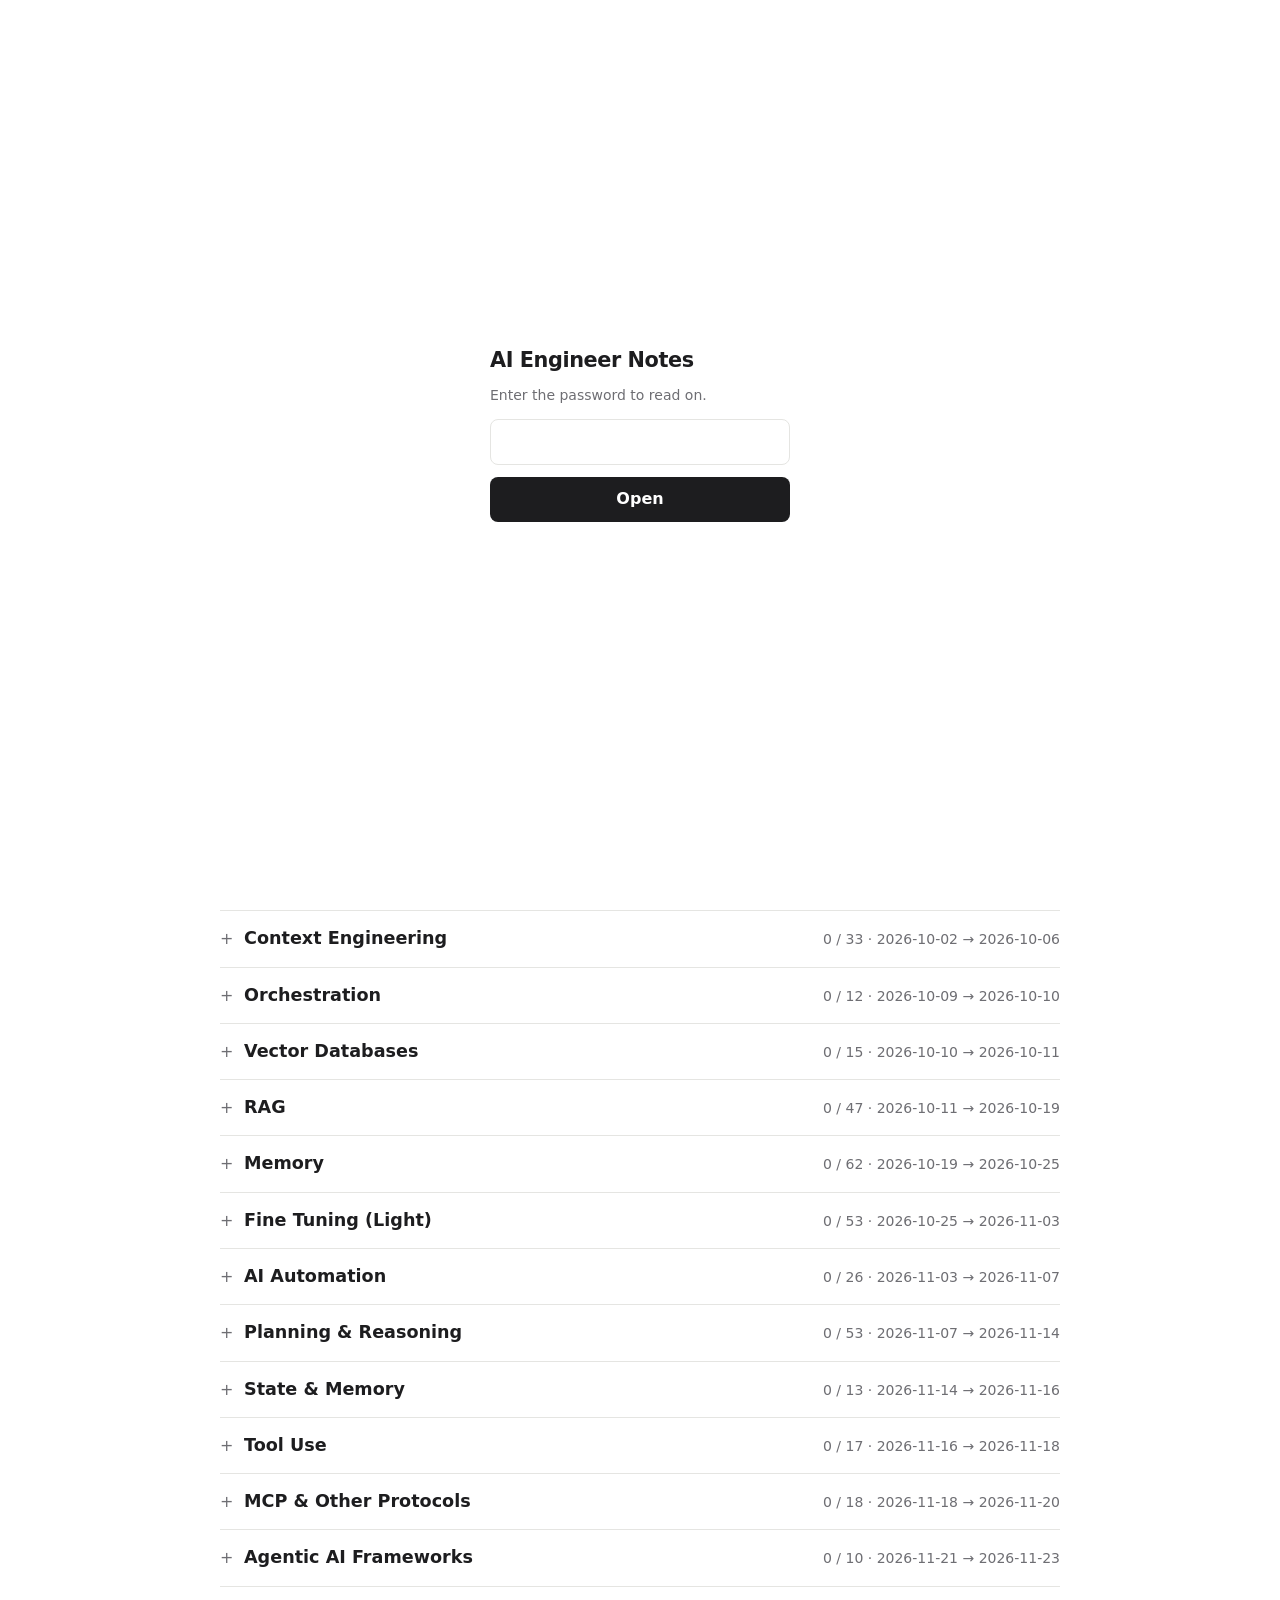
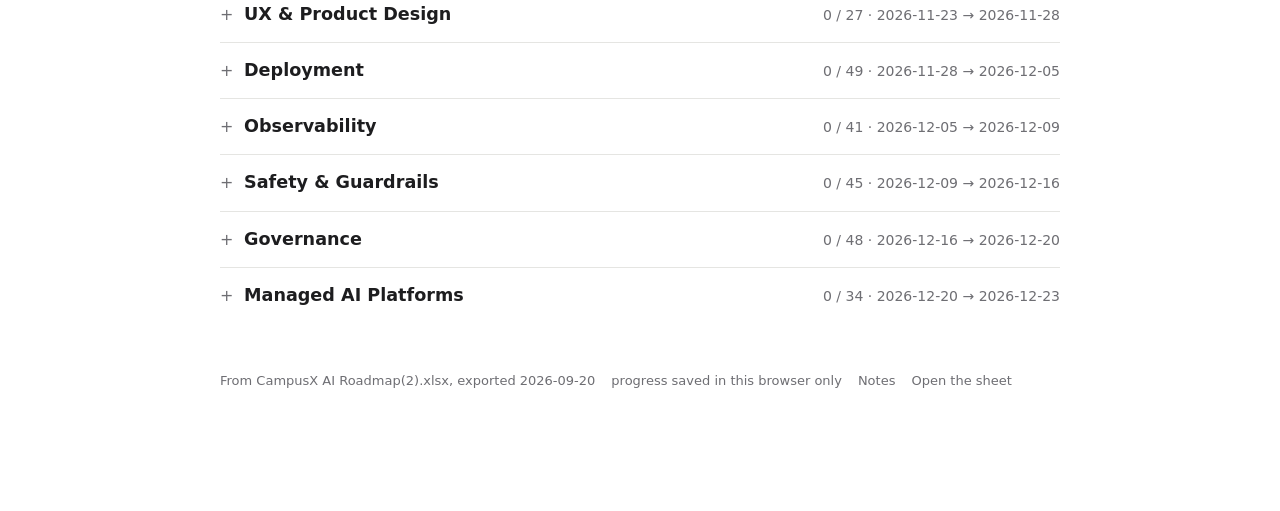
==== commit 40d7b666: "Minimal redesign: system font, one accent, no boxes or pills Drops the Google Fonts, the green/pink " ====
--- a/roadmap/index.html
+++ b/roadmap/index.html
@@ -5,106 +5,96 @@
 <meta name="viewport" content="width=device-width,initial-scale=1">
 <title>Roadmap</title>
 <meta name="description" content="Every topic, section and item with its resource, second source and note, in one searchable page.">
-<link rel="stylesheet" href="https://fonts.googleapis.com/css2?family=Newsreader:opsz,wght@6..72,400;6..72,500&family=IBM+Plex+Mono:wght@400;500;600&family=IBM+Plex+Sans:wght@400;450;500;600&display=swap">
 <style>
 :root{
-  --bg:#E9EBE7; --surface:#F6F7F4; --surface-2:#DFE3DE; --ink:#14181A; --muted:#59635F;
-  --rule:#C9CFC8; --accent:#146B5F; --accent-dim:#DCE8E4; --signal:#9A2C6B; --signal-dim:#F0DEE8;
-  --f-display:"Newsreader",Georgia,serif; --f-body:"IBM Plex Sans",-apple-system,sans-serif;
-  --f-mono:"IBM Plex Mono",ui-monospace,Menlo,monospace; --wide:1100px;
+  --bg:#ffffff; --surface:#f5f5f3; --ink:#1d1d1f; --muted:#6e6e73; --rule:#e5e5e2;
+  --accent:#2457c5; --signal:#b8431f; --done:#2f7d4f;
+  --f-body:-apple-system,BlinkMacSystemFont,"Segoe UI",system-ui,sans-serif;
+  --f-mono:ui-monospace,"SF Mono",Menlo,Consolas,monospace;
 }
-@media (prefers-color-scheme:dark){:root:not([data-theme="light"]){
-  --bg:#121614; --surface:#1A201D; --surface-2:#232A27; --ink:#E6EAE6; --muted:#929F99;
-  --rule:#2E3733; --accent:#56BCAC; --accent-dim:#1C2E2B; --signal:#E982B8; --signal-dim:#33202B;}}
-:root[data-theme="dark"]{
-  --bg:#121614; --surface:#1A201D; --surface-2:#232A27; --ink:#E6EAE6; --muted:#929F99;
-  --rule:#2E3733; --accent:#56BCAC; --accent-dim:#1C2E2B; --signal:#E982B8; --signal-dim:#33202B;}
+@media (prefers-color-scheme:dark){:root{
+  --bg:#141414; --surface:#1e1e1e; --ink:#e8e8e6; --muted:#9a9a97; --rule:#2c2c2c;
+  --accent:#8ab4f8; --signal:#f28b6b; --done:#6fcf97;}}
 *{box-sizing:border-box}
 body{margin:0;background:var(--bg);color:var(--ink);font-family:var(--f-body);font-size:16px;line-height:1.55;-webkit-font-smoothing:antialiased}
-a{color:var(--accent)}
-.wrap{max-width:var(--wide);margin:0 auto;padding:0 24px 96px}
-
-/* ---------- masthead + controls ---------- */
-.mast{padding:40px 0 18px;border-bottom:1px solid var(--rule)}
-.crumb{font-family:var(--f-mono);font-size:11.5px;letter-spacing:.12em;text-transform:uppercase;color:var(--accent);text-decoration:none}
-h1{font-family:var(--f-display);font-weight:500;font-size:clamp(2rem,5vw,2.8rem);margin:12px 0 6px;letter-spacing:-.02em}
-.standfirst{margin:0;color:var(--muted);font-family:var(--f-display);font-size:1.05rem}
-.bars{display:flex;flex-wrap:wrap;gap:10px 22px;margin:18px 0 0}
-.bar{flex:1 1 260px}
-.bar .lab{display:flex;justify-content:space-between;font-family:var(--f-mono);font-size:11.5px;color:var(--muted);margin-bottom:5px}
+a{color:var(--accent);text-decoration:none}
+a:hover{text-decoration:underline}
+.wrap{max-width:880px;margin:0 auto;padding:0 20px 120px}
+
+/* header */
+.mast{padding:40px 0 8px}
+.crumb{font-size:15px;color:var(--muted)}
+h1{font-size:2rem;font-weight:700;letter-spacing:-.02em;margin:16px 0 20px;line-height:1.2}
+.bars{display:flex;flex-wrap:wrap;gap:12px 32px}
+.bar{flex:1 1 240px}
+.bar .lab{display:flex;justify-content:space-between;font-size:14px;color:var(--muted);margin-bottom:6px}
 .bar .lab b{color:var(--ink);font-weight:600}
-.track-bar{height:6px;background:var(--surface-2);border-radius:99px;overflow:hidden}
-.track-bar i{display:block;height:100%;background:var(--accent)}
-
-.controls{position:sticky;top:0;z-index:20;background:var(--bg);padding:14px 0 12px;border-bottom:1px solid var(--rule);
-  display:flex;flex-wrap:wrap;gap:10px;align-items:center}
-.controls input[type=search]{flex:1 1 260px;font:inherit;padding:9px 12px;border:1px solid var(--rule);
-  background:var(--surface);color:var(--ink);border-radius:2px}
-.chips{display:flex;flex-wrap:wrap;gap:6px}
-.chip{font-family:var(--f-mono);font-size:11.5px;padding:5px 10px;border:1px solid var(--rule);background:var(--surface);
-  color:var(--muted);border-radius:99px;cursor:pointer}
-.chip[aria-pressed="true"]{background:var(--accent-dim);border-color:var(--accent);color:var(--accent);font-weight:600}
-.count{font-family:var(--f-mono);font-size:11.5px;color:var(--muted);margin-left:auto}
-#theme-toggle{font-family:var(--f-mono);font-size:11.5px;padding:5px 10px;border:1px solid var(--rule);
-  background:var(--surface);color:var(--muted);border-radius:99px;cursor:pointer}
-
-/* ---------- tree ---------- */
-details.topic{border-bottom:1px solid var(--rule)}
-details.topic>summary{cursor:pointer;list-style:none;padding:16px 0;display:flex;gap:14px;align-items:baseline}
+.track-bar{height:4px;background:var(--rule);border-radius:99px;overflow:hidden}
+.track-bar i{display:block;height:100%;background:var(--ink)}
+
+.controls{position:sticky;top:0;z-index:20;background:var(--bg);padding:16px 0 12px;
+  display:flex;flex-wrap:wrap;gap:10px 14px;align-items:center}
+.controls input[type=search]{flex:1 1 100%;font:inherit;padding:9px 12px;border:1px solid var(--rule);
+  background:var(--bg);color:var(--ink);border-radius:8px;outline:none}
+.controls input[type=search]:focus{border-color:var(--muted)}
+.chips{display:flex;flex-wrap:wrap;gap:4px 14px}
+.chip{font:inherit;font-size:14px;padding:2px 0;border:0;background:none;color:var(--muted);cursor:pointer}
+.chip:hover{color:var(--ink)}
+.chip[aria-pressed="true"]{color:var(--ink);font-weight:600;text-decoration:underline;text-underline-offset:4px}
+.count{font-size:14px;color:var(--muted);margin-left:auto}
+
+/* tree */
+details.topic{border-top:1px solid var(--rule)}
+details.topic>summary{cursor:pointer;list-style:none;padding:14px 0;display:flex;gap:12px;align-items:baseline}
 details.topic>summary::-webkit-details-marker{display:none}
-details.topic>summary::before{content:"\25B8";color:var(--signal);font-size:12px;line-height:1.6}
-details.topic[open]>summary::before{content:"\25BE"}
-.topic-name{font-family:var(--f-display);font-size:1.35rem;font-weight:500}
-.topic-meta{margin-left:auto;font-family:var(--f-mono);font-size:11.5px;color:var(--muted);white-space:nowrap}
-.section{margin:0 0 18px;padding-left:22px}
-.section>h3{font-family:var(--f-mono);font-size:11.5px;letter-spacing:.1em;text-transform:uppercase;color:var(--accent);
-  margin:18px 0 8px;font-weight:600}
-.sub>h4{font-family:var(--f-mono);font-size:11px;letter-spacing:.08em;text-transform:uppercase;color:var(--muted);margin:12px 0 6px}
-.item{border-top:1px solid var(--rule);padding:9px 0}
+details.topic>summary::before{content:"+";color:var(--muted);width:12px}
+details.topic[open]>summary::before{content:"\2212"}
+.topic-name{font-size:1.1rem;font-weight:600}
+.topic-meta{margin-left:auto;font-size:14px;color:var(--muted);white-space:nowrap;font-variant-numeric:tabular-nums}
+.section{margin:0 0 20px;padding-left:24px}
+.section>h3{font-size:15px;font-weight:600;color:var(--muted);margin:16px 0 4px}
+.sub>h4{font-size:14px;font-weight:500;color:var(--muted);margin:12px 0 4px}
+.item{padding:9px 0;border-bottom:1px solid var(--rule)}
+.item:last-child{border-bottom:0}
 .item.hidden{display:none}
 .item[data-kind="note"] .item-name,.item[data-kind="link"] .item-name{color:var(--muted)}
 .item[data-kind="note"] .dot{opacity:.35}
 .item-top{display:flex;gap:10px;align-items:baseline;flex-wrap:wrap}
-.dot{width:8px;height:8px;border-radius:99px;background:var(--surface-2);flex:0 0 auto;translate:0 -1px}
-.dot.done{background:var(--accent)}
-.dot.skip{background:var(--rule)}
-.item-name{flex:1 1 240px}
-.item-name mark{background:var(--signal-dim);color:inherit}
-.links{display:flex;gap:6px;flex-wrap:wrap}
-.pill{font-family:var(--f-mono);font-size:11px;padding:3px 9px;border-radius:99px;text-decoration:none;
-  border:1px solid var(--rule);color:var(--muted);background:var(--surface);white-space:nowrap}
-.pill.primary{border-color:var(--accent);color:var(--accent);background:var(--accent-dim)}
-.pill.note-btn{border-color:var(--signal);color:var(--signal);background:var(--signal-dim);cursor:pointer}
-.pill.note-page{border-color:var(--signal);color:var(--signal)}
-.pill.status{cursor:pointer;min-width:74px;text-align:center}
-.pill.status[data-status="Done"]{border-color:var(--accent);color:var(--accent);background:var(--accent-dim);font-weight:600}
-.pill.status[data-status="In progress"]{border-color:var(--signal);color:var(--signal);background:var(--signal-dim)}
-.pill.status[data-status="Revisit"]{border-color:var(--signal);color:var(--signal)}
-#sync{font-family:var(--f-mono);font-size:11px;color:var(--muted)}
+.dot{width:7px;height:7px;border-radius:99px;background:var(--rule);flex:0 0 auto;translate:0 -2px}
+.dot.done{background:var(--done)}
+.dot.skip{background:transparent;border:1px solid var(--rule)}
+.item-name{flex:1 1 260px}
+.item-name mark{background:#ffe58f;color:#1d1d1f;border-radius:2px}
+.links{display:flex;gap:12px;flex-wrap:wrap;font-size:14px}
+.pill{font:inherit;font-size:14px;padding:0;border:0;background:none;color:var(--muted);white-space:nowrap;cursor:pointer}
+.pill:hover{color:var(--ink)}
+.pill.primary,.pill.note-page{color:var(--accent)}
+.pill.status{min-width:78px;text-align:left}
+.pill.status[data-status="Done"]{color:var(--done);font-weight:600}
+.pill.status[data-status="In progress"],.pill.status[data-status="Revisit"]{color:var(--signal)}
+#sync{font-size:13px;color:var(--muted)}
 #sync.warn{color:var(--signal)}
-.meta{font-family:var(--f-mono);font-size:11px;color:var(--muted);white-space:nowrap}
-.note{margin:8px 0 2px;padding:10px 14px;border-left:3px solid var(--signal);background:var(--surface);
-  font-size:15px;color:var(--ink);max-width:78ch}
+.meta{font-size:13px;color:var(--muted);white-space:nowrap}
+.item-name .meta{white-space:normal}
+.note{margin:8px 0 4px 17px;padding-left:14px;border-left:2px solid var(--rule);font-size:15px;color:var(--ink);max-width:70ch}
 .note[hidden]{display:none}
 .empty{padding:40px 0;color:var(--muted)}
-footer{margin-top:40px;padding-top:16px;border-top:1px solid var(--rule);font-family:var(--f-mono);font-size:11.5px;color:var(--muted);
-  display:flex;gap:16px;flex-wrap:wrap}
-@media (max-width:640px){.wrap{padding:0 16px 64px}.topic-meta{margin-left:0;width:100%}}
+footer{margin-top:48px;font-size:13px;color:var(--muted);display:flex;gap:16px;flex-wrap:wrap}
+footer a{color:var(--muted)}
+@media (max-width:640px){.topic-meta{margin-left:0;width:100%;padding-left:24px}.section{padding-left:0}}
 </style>
 </head>
 <body>
 <div class="wrap">
 <header class="mast">
-  <a class="crumb" href="../">&larr; All notes</a>
+  <a class="crumb" href="../">Notes</a>
   <h1>Roadmap</h1>
-  <p class="standfirst">Every topic, section and item, with the resource that teaches it, the second source where one helps, and the note that fills the gap.</p>
   <div class="bars" id="bars"></div>
 </header>
 
 <div class="controls">
-  <input type="search" id="q" placeholder="Search items, resources and notes  ( / )" aria-label="Search">
+  <input type="search" id="q" placeholder="Search   /" aria-label="Search">
   <div class="chips" id="filters"></div>
-  <button id="theme-toggle" type="button">Theme</button>
   <span class="count" id="count"></span>
 </div>
 
@@ -120,20 +110,7 @@
 
 <script src="../assets/gate.js"></script>
 <script>
-(function () {
-  var r = document.documentElement, b = document.getElementById('theme-toggle'), K = 'aen-theme';
-  function sysDark() { return !!(window.matchMedia && matchMedia('(prefers-color-scheme: dark)').matches); }
-  function apply(t) {
-    t ? r.setAttribute('data-theme', t) : r.removeAttribute('data-theme');
-    b.textContent = (t ? t === 'dark' : sysDark()) ? 'Light' : 'Dark';
-  }
-  var saved = null; try { saved = localStorage.getItem(K); } catch (e) {}
-  apply(saved);
-  b.addEventListener('click', function () {
-    var cur = r.getAttribute('data-theme'), dark = cur ? cur === 'dark' : sysDark(), next = dark ? 'light' : 'dark';
-    apply(next); try { localStorage.setItem(K, next); } catch (e) {}
-  });
-})();
+try { localStorage.removeItem('aen-theme'); } catch (e) {}   // theme follows the system setting
 
 (function () {
   var tree = document.getElementById('tree'), qbox = document.getElementById('q'),
@@ -158,15 +135,13 @@
   function safeUrl(u) { return /^https?:\/\//i.test(String(u || '')) ? String(u) : ''; }
 
   // A note page exists for some sections; its sections follow the item order.
-  function notePage(topicName, sectionName, indexInSection) {
-    var m = /^(\d+)\./.exec(sectionName);
-    if (!m) return null;
-    var key = slug(topicName) + '#' + Number(m[1]);
+  function notePage(topicName, sectionNumber, indexInSection) {
+    var key = slug(topicName) + '#' + sectionNumber;
     var path = notesByKey[key];
     return path ? '../' + path + '/#s' + (indexInSection + 1) : null;
   }
 
-  function itemHTML(item, trackName, topicName, sectionName, idx) {
+  function itemHTML(item, trackName, topicName, sectionNumber, idx) {
     var cls = item.status === 'Done' ? ' done' : item.status === 'Skipped' ? ' skip' : '';
     var links = '';
     var url = item.resource && safeUrl(item.resource.url), also = safeUrl(item.also);
@@ -176,7 +151,7 @@
         esc(item.resource.label || '') + '">' + label + '</a>';
     }
     if (also) links += '<a class="pill" href="' + esc(also) + '" target="_blank" rel="noopener noreferrer">Also</a>';
-    var np = item.kind === 'item' ? notePage(topicName, sectionName, idx) : null;
+    var np = item.kind === 'item' ? notePage(topicName, sectionNumber, idx) : null;
     if (np) links += '<a class="pill note-page" href="' + np + '">Note page</a>';
     if (item.note) links += '<button class="pill note-btn" type="button" aria-expanded="false">Note</button>';
     if (item.kind === 'item') {
@@ -217,7 +192,7 @@
         '<div class="track-bar"><i style="width:' + pct + '%"></i></div></div>';
 
       html += '<section class="track" data-track="' + slug(track.name) + '" data-name="' + esc(track.name) + '">' +
-        '<h2 class="crumb" style="display:block;margin:28px 0 0">' + esc(track.name) + '</h2>';
+        '<h2 style="font-size:.9rem;font-weight:600;color:var(--muted);margin:32px 0 4px">' + esc(track.name) + '</h2>';
       track.topics.forEach(function (topic) {
         var tItems = 0, tDone = 0, dates = [];
         topic.sections.forEach(function (s) {
@@ -230,13 +205,13 @@
         html += '<details class="topic"><summary><span class="topic-name">' + esc(topic.name) + '</span>' +
           '<span class="topic-meta">' + tDone + ' / ' + tItems +
           (dates.length ? ' · ' + dates[0] + ' → ' + dates[dates.length - 1] : '') + '</span></summary>';
-        topic.sections.forEach(function (section) {
+        topic.sections.forEach(function (section, si) {
           html += '<div class="section"><h3>' + esc(section.name) + '</h3>';
           var n = 0;
-          (section.items || []).forEach(function (i) { html += itemHTML(i, track.name, topic.name, section.name, n); if (i.kind === 'item') n++; });
+          (section.items || []).forEach(function (i) { html += itemHTML(i, track.name, topic.name, si + 1, n); if (i.kind === 'item') n++; });
           (section.subsections || []).forEach(function (sub) {
             html += '<div class="sub"><h4>' + esc(sub.name) + '</h4>';
-            sub.items.forEach(function (i) { html += itemHTML(i, track.name, topic.name, section.name, n); if (i.kind === 'item') n++; });
+            sub.items.forEach(function (i) { html += itemHTML(i, track.name, topic.name, si + 1, n); if (i.kind === 'item') n++; });
             html += '</div>';
           });
           html += '</div>';
